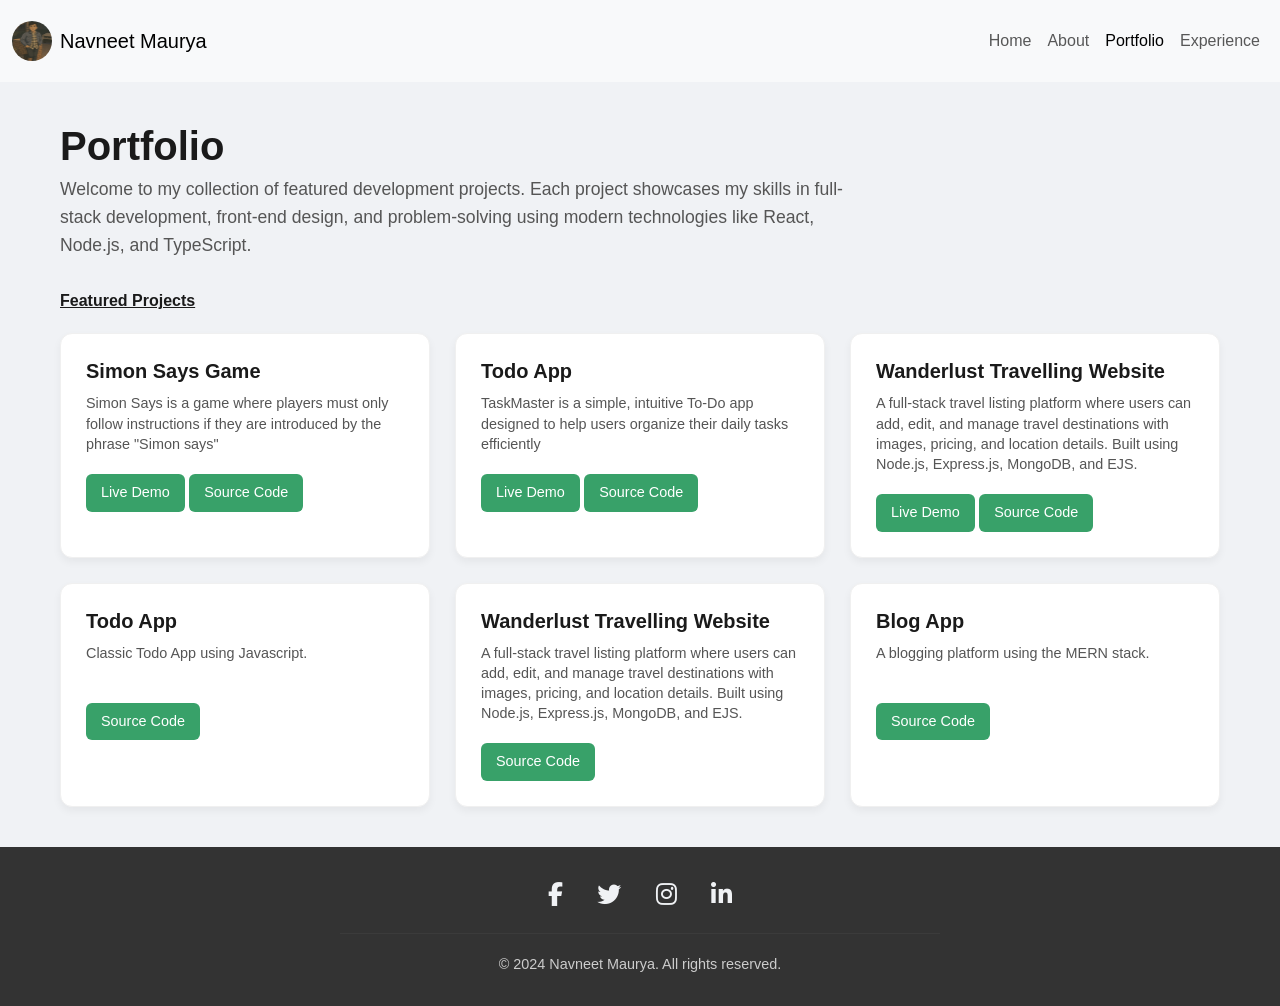
==== h.html @ 6818b578 "Initial commit" ====
<!DOCTYPE html>
<html lang="en">
<head>
    <meta charset="UTF-8">
    <meta name="viewport" content="width=device-width, initial-scale=1.0">
    <title>Portfolio - Featured Projects</title>
    
    <link href="https://cdn.jsdelivr.net/npm/bootstrap@5.3.3/dist/css/bootstrap.min.css" rel="stylesheet">
    
    <link rel="stylesheet" href="https://cdnjs.cloudflare.com/ajax/libs/font-awesome/6.5.2/css/all.min.css">

    <style>
        body {
            font-family: sans-serif; 
            background-color: #f0f2f5; 
            color: #1a1a1a;
            margin: 0;
            padding: 0;
            display: flex;
            flex-direction: column;
            min-height: 100vh;
        }

        .portfolio-container {
            max-width: 1200px;
            margin: 0 auto;
            padding: 40px 20px; 
            flex-grow: 1; 
        }

        /* --- Footer Styles --- */
        .fotter {
            background-color: #333;
            color: #f0f2f5;
            padding: 30px 20px;
            text-align: center;
            width: 100%;
            margin-top: auto; 
        }

        .social-icons a {
            /* यह सुनिश्चित करता है कि आइकॉन्स को सही रंग मिले */
            color: #f0f2f5; 
            font-size: 1.5rem;
            margin: 0 15px;
            transition: color 0.3s;
        }

        .social-icons a:hover {
            color: #38a169; 
        }

        .divider {
            border: 0;
            height: 1px;
            background: #555;
            margin: 20px auto;
            width: 80%;
            max-width: 600px;
        }

        .copyright p {
            margin: 0;
            font-size: 0.9rem;
            color: #ccc;
        }
        
        /* Rest of your existing CSS (Portfolio, Grid, Cards, Buttons) */
        .main-heading {
            font-size: 2.5rem;
            font-weight: bold;
            margin-bottom: 5px;
        }

        .description-text {
            font-size: 1.1rem;
            color: #555;
            margin-bottom: 30px;
            line-height: 1.6;
            max-width: 800px;
        }

        .featured-heading {
            font-size: 1rem;
            font-weight: bold;
            margin-bottom: 20px;
            text-decoration: underline; 
        }

        .projects-grid {
            display: grid;
            grid-template-columns: repeat(3, 1fr); 
            gap: 25px; 
        }

        @media (max-width: 1024px) {
            .projects-grid {
                grid-template-columns: repeat(2, 1fr);
            }
        }

        @media (max-width: 600px) {
            .projects-grid {
                grid-template-columns: 1fr;
            }
        }

        .project-card {
            background-color: white;
            padding: 25px;
            border-radius: 12px; 
            box-shadow: 0 4px 8px rgba(0, 0, 0, 0.05); 
            border: 1px solid #f0f0f0; 
        }

        .project-title {
            font-size: 1.25rem;
            font-weight: 600;
            margin-top: 0;
            margin-bottom: 10px;
        }

        .project-description {
            font-size: 0.9rem;
            color: #555;
            margin-bottom: 20px;
            line-height: 1.4;
            min-height: 40px; 
        }

        .source-code-btn {
            display: inline-block;
            padding: 8px 15px;
            background-color: #38a169; 
            color: white;
            text-decoration: none;
            border-radius: 6px;
            font-weight: 500;
            font-size: 0.9rem;
            transition: background-color 0.3s;
        }
        .nav{
            margin-top: auto;
        }

        .source-code-btn:hover {
            background-color: #2f855a; 
        }
    </style>
</head>
<body>

    <nav class="navbar navbar-expand-lg py-3 navbar-light bg-light">
        <div class="container-fluid">
            <a class="navbar-brand d-flex align-items-center" href="#">
                <img src="myphoto.png" alt="Logo" class="rounded-circle me-2" style="width: 40px; height: 40px;">
                Navneet Maurya
            </a>
            <button class="navbar-toggler" type="button" data-bs-toggle="collapse" data-bs-target="#navbarNav"
                aria-controls="navbarNav" aria-expanded="false" aria-label="Toggle navigation">
                <span class="navbar-toggler-icon"></span>
            </button>
            <div class="collapse navbar-collapse" id="navbarNav">
                <div class="navbar-nav ms-auto">
                    <a class="nav-link" href="index.html">Home</a>
                    <a class="nav-link" href="portfolio.html">About</a>
                    <a class="nav-link active" aria-current="page" href="h.html">Portfolio</a>
                    <a class="nav-link" href="w.html">Experience</a>
                </div>
            </div>
        </div>
    </nav>

    <div class="portfolio-container">
        <h1 class="main-heading">Portfolio</h1>
        
        <p class="description-text">
            Welcome to my collection of featured development projects. Each project showcases my skills in full-stack development, front-end design, and problem-solving using modern technologies like React, Node.js, and TypeScript.
        </p>

        <p class="featured-heading">Featured Projects</p>

        <div class="projects-grid">
            
            <div class="project-card">
                <h2 class="project-title">Simon Says Game</h2>
                <p class="project-description">Simon Says is a game where players must only follow instructions if they are introduced by the phrase "Simon says"</p>
                <a href="https://simon-says-game-qr08.onrender.com/" class="source-code-btn">Live Demo</a>
                <a href="https://github.com/navneetmaurya-hub/Simon-Says-Game" class="source-code-btn">Source Code</a>
            </div>

            <div class="project-card">
                <h2 class="project-title">Todo App</h2>
                <p class="project-description">TaskMaster is a simple, intuitive To-Do app designed to help users organize their daily tasks efficiently</p>
                <a href="https://todoappnavneet.netlify.app" class="source-code-btn">Live Demo</a>
                <a href="https://github.com/navneetmaurya-hub/Todo-App-Fullstack" class="source-code-btn">Source Code</a>
            </div>
            
            <div class="project-card">
                <h2 class="project-title">Wanderlust Travelling Website</h2>
                <p class="project-description">A full-stack travel listing platform where users can add, edit, and manage travel destinations with images, pricing, and location details. Built using Node.js, Express.js, MongoDB, and EJS.</p>
                <a href="https://wonderlust-11.onrender.com" class="source-code-btn">Live Demo</a>
                <a href="https://github.com/navneetmaurya-hub/WonderLust" class="source-code-btn">Source Code</a>
            </div>

            <div class="project-card">
                <h2 class="project-title">Todo App</h2>
                <p class="project-description">Classic Todo App using Javascript.</p>
                <a href="https://github.com/navneetmaurya-hub/Simon-Says-Game" class="source-code-btn">Source Code</a>
            </div>

            <div class="project-card">
                <h2 class="project-title">Wanderlust Travelling Website</h2>
                <p class="project-description">A full-stack travel listing platform where users can add, edit, and manage travel destinations with images, pricing, and location details. Built using Node.js, Express.js, MongoDB, and EJS.</p>
                <a href="https://wonderlust-11.onrender.com" class="source-code-btn">Source Code</a>
            </div>

            <div class="project-card">
                <h2 class="project-title">Blog App</h2>
                <p class="project-description">A blogging platform using the MERN stack.</p>
                <a href="#" class="source-code-btn">Source Code</a>
            </div>

        </div> 
    </div>
    
    <footer class="fotter">
        <div class="social-icons">
            <a href="#" target="_blank"><i class="fab fa-facebook-f"></i></a>
            <a href="https://x.com/NMaurya17431" target="_blank"><i class="fab fa-twitter"></i></a>
            <a href="https://www.instagram.com/navneet1234184/" target="_blank"><i class="fab fa-instagram"></i></a>
            <a href="https://www.linkedin.com/in/navneet-maurya-496116297/" target="_blank"><i class="fab fa-linkedin-in"></i></a>
        </div>
        <hr class="divider">
        <div class="copyright">
            <p>&copy; 2024 Navneet Maurya. All rights reserved.</p>
        </div>
    </footer>

    <script src="https://cdn.jsdelivr.net/npm/bootstrap@5.3.3/dist/js/bootstrap.bundle.min.js"></script>
</body>
</html>
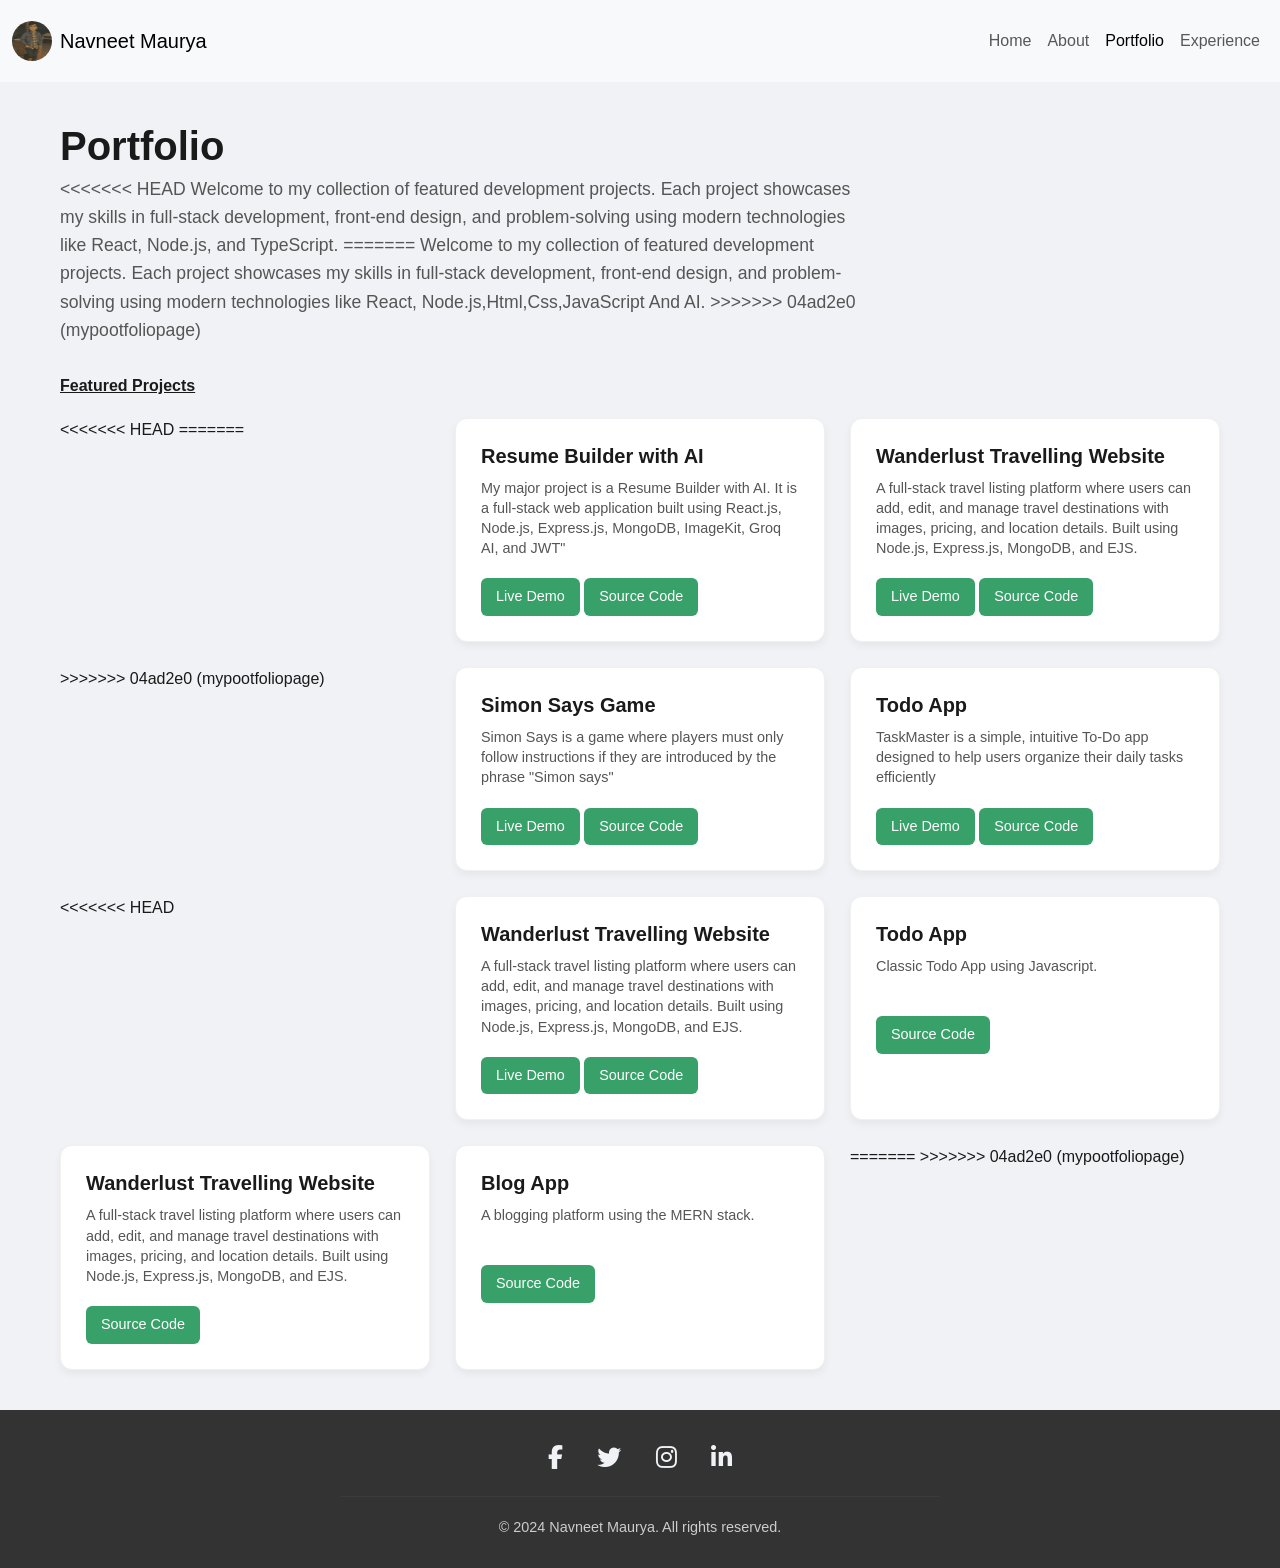
==== commit c1b3258a: "updated" ====
--- a/h.html
+++ b/h.html
@@ -176,12 +176,32 @@
         <h1 class="main-heading">Portfolio</h1>
         
         <p class="description-text">
+<<<<<<< HEAD
             Welcome to my collection of featured development projects. Each project showcases my skills in full-stack development, front-end design, and problem-solving using modern technologies like React, Node.js, and TypeScript.
+=======
+            Welcome to my collection of featured development projects. Each project showcases my skills in full-stack development, front-end design, and problem-solving using modern technologies like React, Node.js,Html,Css,JavaScript And AI.
+>>>>>>> 04ad2e0 (mypootfoliopage)
         </p>
 
         <p class="featured-heading">Featured Projects</p>
 
         <div class="projects-grid">
+<<<<<<< HEAD
+=======
+            <div class="project-card">
+                <h2 class="project-title">Resume Builder with AI</h2>
+                <p class="project-description">My major project is a Resume Builder with AI. It is a full-stack web application built using React.js, Node.js, Express.js, MongoDB, ImageKit, Groq AI, and JWT"</p>
+                <a href="https://resume-builder-9-gkmu.onrender.com/" class="source-code-btn">Live Demo</a>
+                <a href="https://github.com/navneetmaurya-hub/resume-builder" class="source-code-btn">Source Code</a>
+            </div>
+
+            <div class="project-card">
+                <h2 class="project-title">Wanderlust Travelling Website</h2>
+                <p class="project-description">A full-stack travel listing platform where users can add, edit, and manage travel destinations with images, pricing, and location details. Built using Node.js, Express.js, MongoDB, and EJS.</p>
+                <a href="https://wonderlust-11.onrender.com" class="source-code-btn">Live Demo</a>
+                <a href="https://github.com/navneetmaurya-hub/WonderLust" class="source-code-btn">Source Code</a>
+            </div>
+>>>>>>> 04ad2e0 (mypootfoliopage)
             
             <div class="project-card">
                 <h2 class="project-title">Simon Says Game</h2>
@@ -197,6 +217,7 @@
                 <a href="https://github.com/navneetmaurya-hub/Todo-App-Fullstack" class="source-code-btn">Source Code</a>
             </div>
             
+<<<<<<< HEAD
             <div class="project-card">
                 <h2 class="project-title">Wanderlust Travelling Website</h2>
                 <p class="project-description">A full-stack travel listing platform where users can add, edit, and manage travel destinations with images, pricing, and location details. Built using Node.js, Express.js, MongoDB, and EJS.</p>
@@ -221,6 +242,11 @@
                 <p class="project-description">A blogging platform using the MERN stack.</p>
                 <a href="#" class="source-code-btn">Source Code</a>
             </div>
+=======
+            
+
+            
+>>>>>>> 04ad2e0 (mypootfoliopage)
 
         </div> 
     </div>
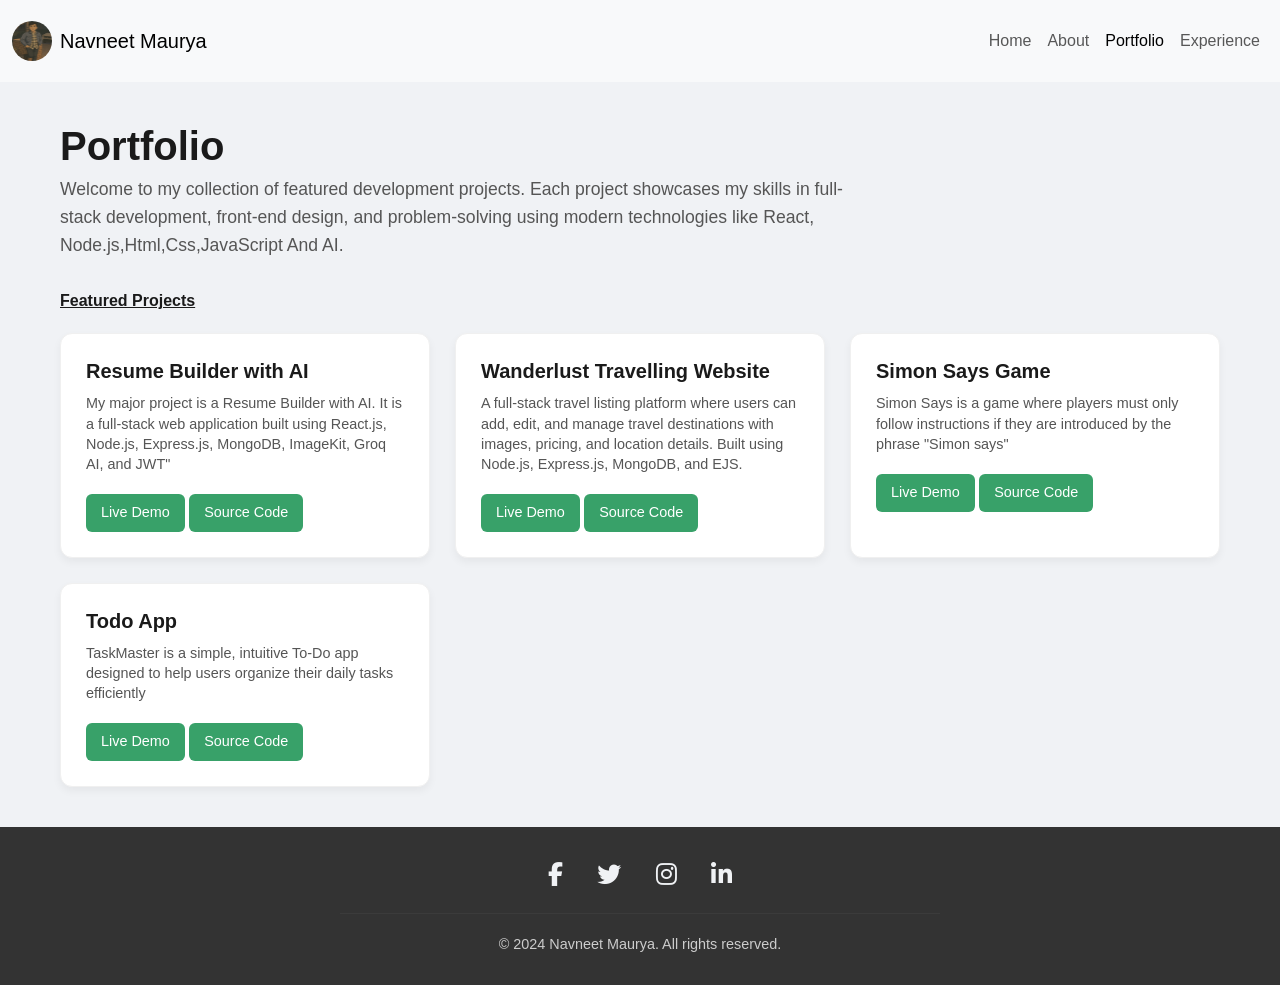
==== commit 3c42e4b5: "Update portfolio pages: cleanup in h, index, portfolio and w html" ====
--- a/h.html
+++ b/h.html
@@ -176,18 +176,13 @@
         <h1 class="main-heading">Portfolio</h1>
         
         <p class="description-text">
-<<<<<<< HEAD
-            Welcome to my collection of featured development projects. Each project showcases my skills in full-stack development, front-end design, and problem-solving using modern technologies like React, Node.js, and TypeScript.
-=======
+       
             Welcome to my collection of featured development projects. Each project showcases my skills in full-stack development, front-end design, and problem-solving using modern technologies like React, Node.js,Html,Css,JavaScript And AI.
->>>>>>> 04ad2e0 (mypootfoliopage)
         </p>
 
         <p class="featured-heading">Featured Projects</p>
 
         <div class="projects-grid">
-<<<<<<< HEAD
-=======
             <div class="project-card">
                 <h2 class="project-title">Resume Builder with AI</h2>
                 <p class="project-description">My major project is a Resume Builder with AI. It is a full-stack web application built using React.js, Node.js, Express.js, MongoDB, ImageKit, Groq AI, and JWT"</p>
@@ -201,8 +196,6 @@
                 <a href="https://wonderlust-11.onrender.com" class="source-code-btn">Live Demo</a>
                 <a href="https://github.com/navneetmaurya-hub/WonderLust" class="source-code-btn">Source Code</a>
             </div>
->>>>>>> 04ad2e0 (mypootfoliopage)
-            
             <div class="project-card">
                 <h2 class="project-title">Simon Says Game</h2>
                 <p class="project-description">Simon Says is a game where players must only follow instructions if they are introduced by the phrase "Simon says"</p>
@@ -216,38 +209,7 @@
                 <a href="https://todoappnavneet.netlify.app" class="source-code-btn">Live Demo</a>
                 <a href="https://github.com/navneetmaurya-hub/Todo-App-Fullstack" class="source-code-btn">Source Code</a>
             </div>
-            
-<<<<<<< HEAD
-            <div class="project-card">
-                <h2 class="project-title">Wanderlust Travelling Website</h2>
-                <p class="project-description">A full-stack travel listing platform where users can add, edit, and manage travel destinations with images, pricing, and location details. Built using Node.js, Express.js, MongoDB, and EJS.</p>
-                <a href="https://wonderlust-11.onrender.com" class="source-code-btn">Live Demo</a>
-                <a href="https://github.com/navneetmaurya-hub/WonderLust" class="source-code-btn">Source Code</a>
-            </div>
-
-            <div class="project-card">
-                <h2 class="project-title">Todo App</h2>
-                <p class="project-description">Classic Todo App using Javascript.</p>
-                <a href="https://github.com/navneetmaurya-hub/Simon-Says-Game" class="source-code-btn">Source Code</a>
-            </div>
-
-            <div class="project-card">
-                <h2 class="project-title">Wanderlust Travelling Website</h2>
-                <p class="project-description">A full-stack travel listing platform where users can add, edit, and manage travel destinations with images, pricing, and location details. Built using Node.js, Express.js, MongoDB, and EJS.</p>
-                <a href="https://wonderlust-11.onrender.com" class="source-code-btn">Source Code</a>
-            </div>
-
-            <div class="project-card">
-                <h2 class="project-title">Blog App</h2>
-                <p class="project-description">A blogging platform using the MERN stack.</p>
-                <a href="#" class="source-code-btn">Source Code</a>
-            </div>
-=======
-            
-
-            
->>>>>>> 04ad2e0 (mypootfoliopage)
-
+ 
         </div> 
     </div>
     
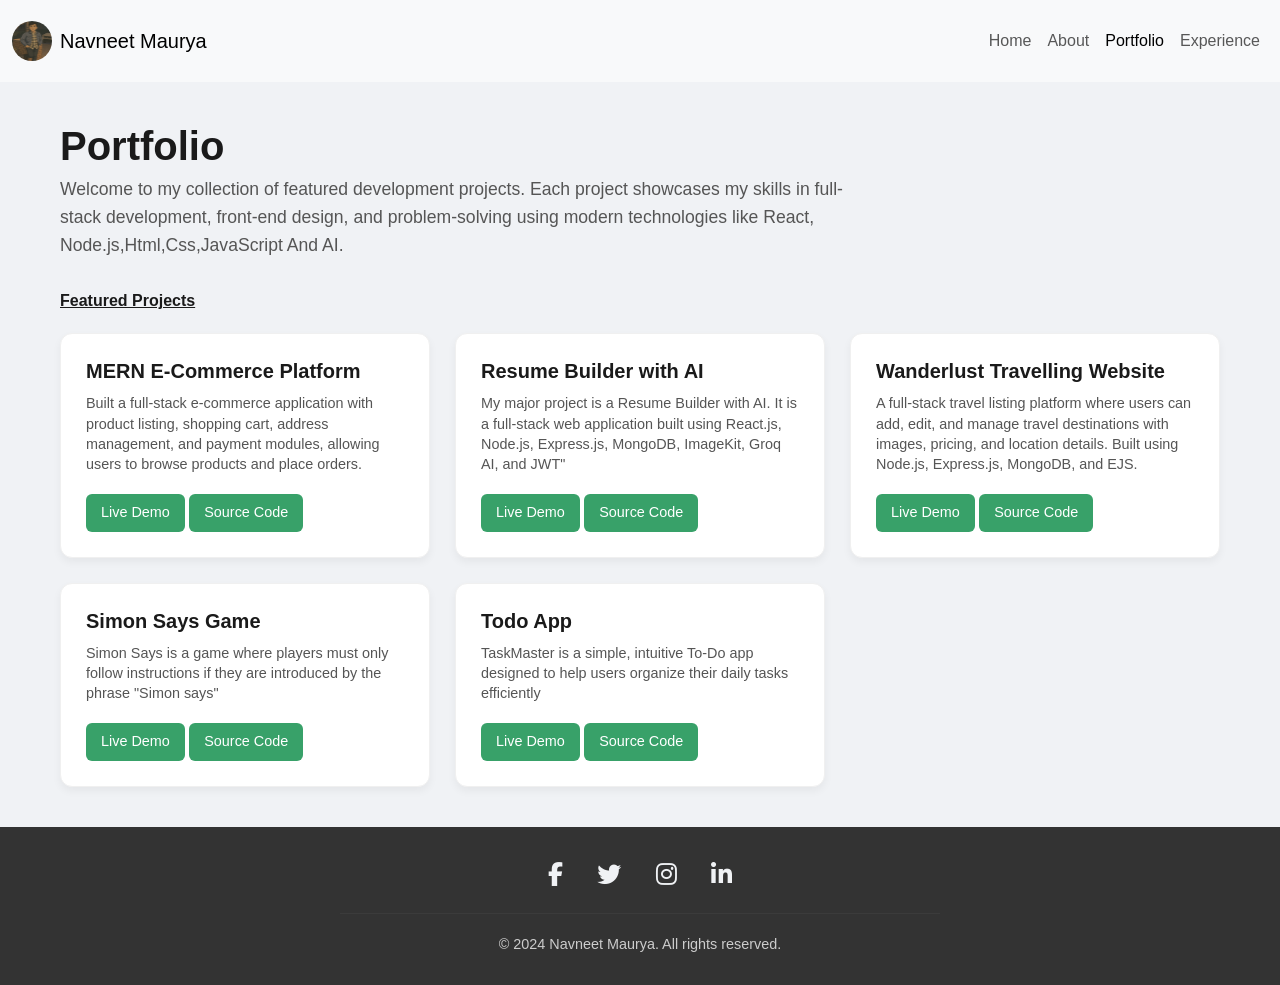
==== commit 8fc92d2f: "Add MERN E-Commerce Platform project card Added a project card for the MERN E-Commerce Platform with" ====
--- a/h.html
+++ b/h.html
@@ -184,6 +184,15 @@
 
         <div class="projects-grid">
             <div class="project-card">
+                <h2 class="project-title">MERN E-Commerce Platform</h2>
+                <p class="project-description">Built a full-stack e-commerce application with product listing, shopping cart, address management, and payment
+modules, allowing users to browse products and place orders.
+</p>
+                <a href="https://mern-ecomerce-frontend-sandy.vercel.app/" class="source-code-btn">Live Demo</a>
+                <a href="https://github.com/navneetmaurya-hub?tab=repositories" class="source-code-btn">Source Code</a>
+            </div>
+            
+            <div class="project-card">
                 <h2 class="project-title">Resume Builder with AI</h2>
                 <p class="project-description">My major project is a Resume Builder with AI. It is a full-stack web application built using React.js, Node.js, Express.js, MongoDB, ImageKit, Groq AI, and JWT"</p>
                 <a href="https://resume-builder-9-gkmu.onrender.com/" class="source-code-btn">Live Demo</a>
@@ -228,4 +237,4 @@
 
     <script src="https://cdn.jsdelivr.net/npm/bootstrap@5.3.3/dist/js/bootstrap.bundle.min.js"></script>
 </body>
-</html>+</html>
